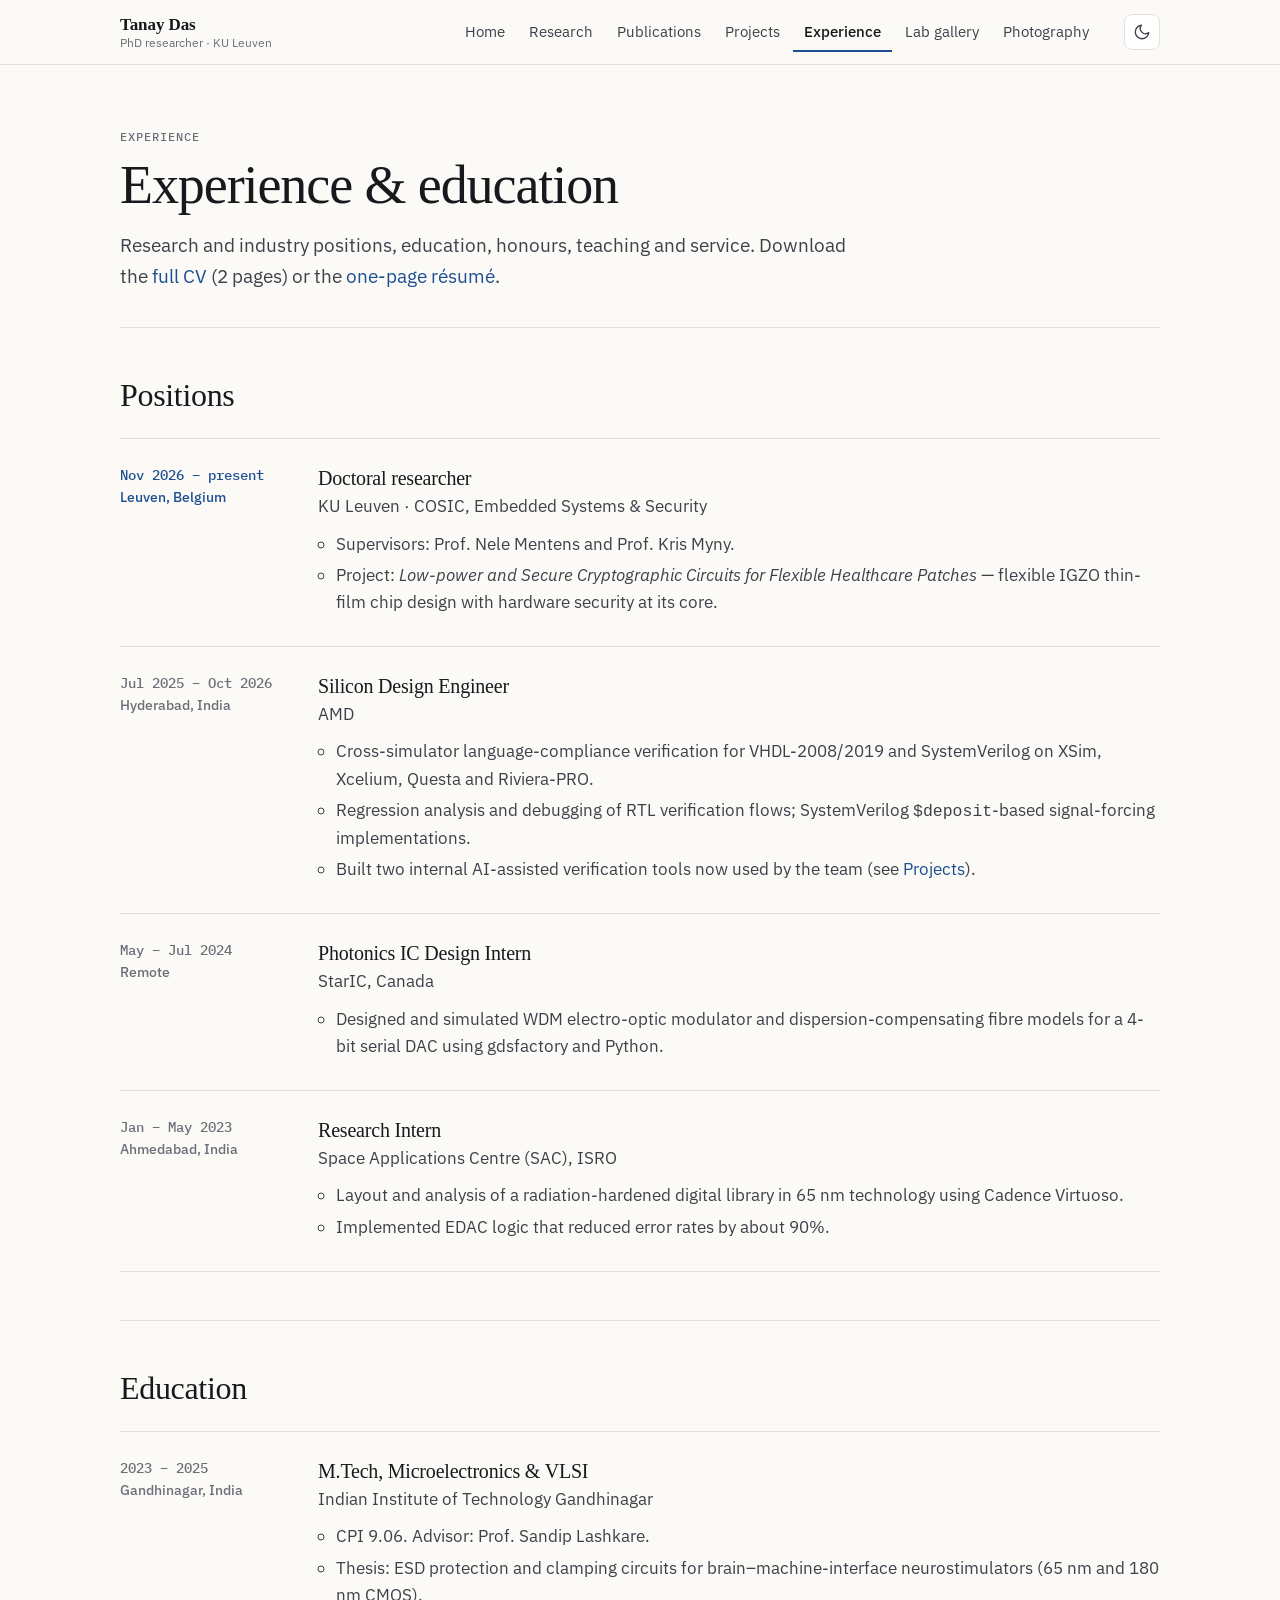
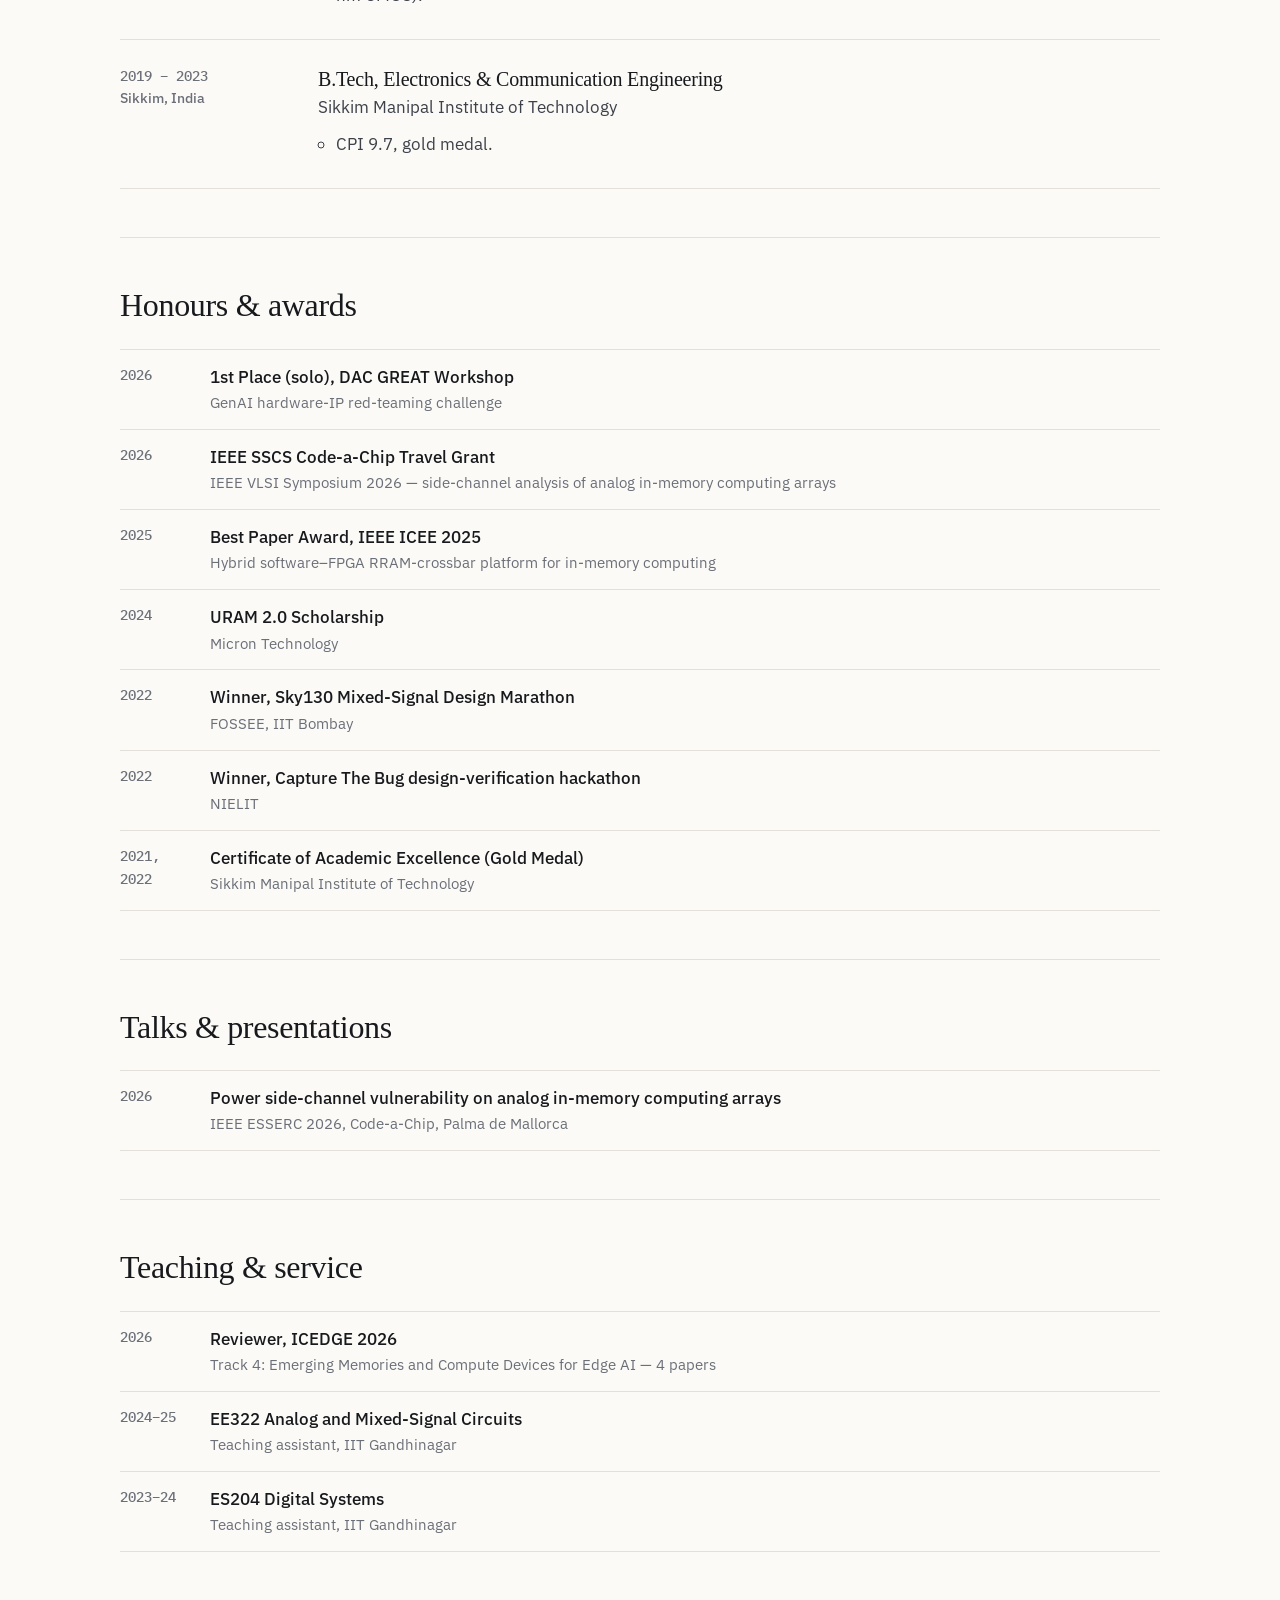
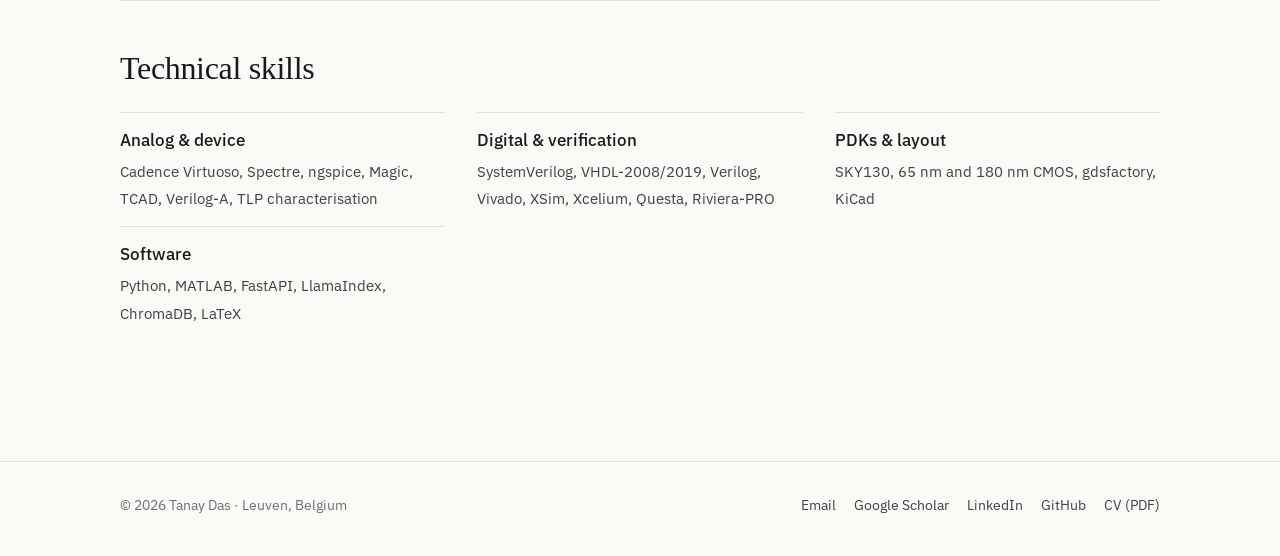
==== experience.html @ 629150b8 "Update CV and résumé PDFs; sync site with latest CV - Tanay_CV_PhD.pdf: 2-page CV (KU Leuven PhD, AM" ====
<!DOCTYPE html>
<html lang="en">
<head>
<meta charset="utf-8">
<meta name="viewport" content="width=device-width, initial-scale=1">
<title>Experience — Tanay Das</title>
<meta name="description" content="Experience, education, awards and teaching of Tanay Das.">
<meta name="author" content="Tanay Das">
<meta property="og:title" content="Experience — Tanay Das">
<meta property="og:description" content="Experience, education, awards and teaching of Tanay Das.">
<meta property="og:type" content="website">
<meta property="og:image" content="https://taanayd.github.io/portfolio/tanay.jpg">
<meta name="theme-color" content="#fbfaf7" media="(prefers-color-scheme: light)">
<meta name="theme-color" content="#111214" media="(prefers-color-scheme: dark)">
<script>(function(){var t;try{t=localStorage.getItem('theme')}catch(e){}if(!t)t=matchMedia('(prefers-color-scheme: dark)').matches?'dark':'light';document.documentElement.setAttribute('data-theme',t);document.documentElement.classList.add('js')})();</script>
<link rel="preload" href="assets/fonts/ibm-plex-sans-latin-400-normal.woff2" as="font" type="font/woff2" crossorigin>
<link rel="stylesheet" href="assets/css/fonts.css?v=202611270157">
<link rel="stylesheet" href="assets/css/site.css?v=202611270157">
<script src="assets/js/site.js?v=202611270157" defer></script>
</head>
<body>
<a class="skip" href="#main">Skip to content</a>
<header class="site-header">
  <div class="wrap">
    <a class="brand" href="index.html"><b>Tanay Das</b><span>PhD researcher · KU Leuven</span></a>
    <button class="icon-btn menu-btn" type="button" data-menu aria-controls="site-nav" aria-expanded="false" aria-label="Open menu"><svg viewBox="0 0 24 24" fill="none" stroke="currentColor" stroke-width="1.8" stroke-linecap="round" aria-hidden="true"><path d="M4 7h16M4 12h16M4 17h16"/></svg></button>
    <nav class="nav" id="site-nav" aria-label="Main">
      <a href="index.html">Home</a>
      <a href="research.html">Research</a>
      <a href="publications.html">Publications</a>
      <a href="projects.html">Projects</a>
      <a href="experience.html" aria-current="page">Experience</a>
      <a href="gallery.html">Lab gallery</a>
      <a href="photography.html">Photography</a>
    </nav>
    <button class="icon-btn theme-toggle" type="button" data-theme-toggle aria-label="Toggle dark theme"><svg class="moon" viewBox="0 0 24 24" fill="none" stroke="currentColor" stroke-width="1.8" stroke-linecap="round" stroke-linejoin="round" aria-hidden="true"><path d="M21 12.8A9 9 0 1 1 11.2 3a7 7 0 0 0 9.8 9.8z"/></svg><svg class="sun" viewBox="0 0 24 24" fill="none" stroke="currentColor" stroke-width="1.8" stroke-linecap="round" aria-hidden="true"><circle cx="12" cy="12" r="4"/><path d="M12 2v2M12 20v2M4.9 4.9l1.4 1.4M17.7 17.7l1.4 1.4M2 12h2M20 12h2M4.9 19.1l1.4-1.4M17.7 6.3l1.4-1.4"/></svg></button>
  </div>
</header>
<main id="main">
<div class="wrap">
<header class="page-head">
  <div class="eyebrow">Experience</div>
  <h1>Experience &amp; education</h1>
  <p class="lede">Research and industry positions, education, honours, teaching and service. Download the <a href="Tanay_CV_PhD.pdf?v=202611270157">full CV</a> (2 pages) or the <a href="resume.pdf?v=202611270157">one-page résumé</a>.</p>
</header>
<section class="section" style="padding-top:0"><div class="section-head"><h2>Positions</h2></div>
<ol class="timeline">
  <li>
    <div class="when current">Nov 2026 – present<span>Leuven, Belgium</span></div>
    <div><h3>Doctoral researcher</h3><div class="org">KU Leuven · COSIC, Embedded Systems &amp; Security</div><ul><li>Supervisors: Prof. Nele Mentens and Prof. Kris Myny.</li><li>Project: <em>Low-power and Secure Cryptographic Circuits for Flexible Healthcare Patches</em> — flexible IGZO thin-film chip design with hardware security at its core.</li></ul></div>
  </li>
  <li>
    <div class="when">Jul 2025 – Oct 2026<span>Hyderabad, India</span></div>
    <div><h3>Silicon Design Engineer</h3><div class="org">AMD</div><ul><li>Cross-simulator language-compliance verification for VHDL-2008/2019 and SystemVerilog on XSim, Xcelium, Questa and Riviera-PRO.</li><li>Regression analysis and debugging of RTL verification flows; SystemVerilog <code>$deposit</code>-based signal-forcing implementations.</li><li>Built two internal AI-assisted verification tools now used by the team (see <a href="projects.html">Projects</a>).</li></ul></div>
  </li>
  <li>
    <div class="when">May – Jul 2024<span>Remote</span></div>
    <div><h3>Photonics IC Design Intern</h3><div class="org">StarIC, Canada</div><ul><li>Designed and simulated WDM electro-optic modulator and dispersion-compensating fibre models for a 4-bit serial DAC using gdsfactory and Python.</li></ul></div>
  </li>
  <li>
    <div class="when">Jan – May 2023<span>Ahmedabad, India</span></div>
    <div><h3>Research Intern</h3><div class="org">Space Applications Centre (SAC), ISRO</div><ul><li>Layout and analysis of a radiation-hardened digital library in 65 nm technology using Cadence Virtuoso.</li><li>Implemented EDAC logic that reduced error rates by about 90%.</li></ul></div>
  </li>
</ol>
</section>
<section class="section"><div class="section-head"><h2>Education</h2></div>
<ol class="timeline">
  <li>
    <div class="when">2023 – 2025<span>Gandhinagar, India</span></div>
    <div><h3>M.Tech, Microelectronics &amp; VLSI</h3><div class="org">Indian Institute of Technology Gandhinagar</div><ul><li>CPI 9.06. Advisor: Prof. Sandip Lashkare.</li><li>Thesis: ESD protection and clamping circuits for brain–machine-interface neurostimulators (65 nm and 180 nm CMOS).</li></ul></div>
  </li>
  <li>
    <div class="when">2019 – 2023<span>Sikkim, India</span></div>
    <div><h3>B.Tech, Electronics &amp; Communication Engineering</h3><div class="org">Sikkim Manipal Institute of Technology</div><ul><li>CPI 9.7, gold medal.</li></ul></div>
  </li>
</ol>
</section>
<section class="section" id="awards"><div class="section-head"><h2>Honours &amp; awards</h2></div>
  <ul class="plain awards">
    <li><time>2026</time><div><b>1st Place (solo), DAC GREAT Workshop</b><span>GenAI hardware-IP red-teaming challenge</span></div></li>
    <li><time>2026</time><div><b>IEEE SSCS Code-a-Chip Travel Grant</b><span>IEEE VLSI Symposium 2026 — side-channel analysis of analog in-memory computing arrays</span></div></li>
    <li><time>2025</time><div><b>Best Paper Award, IEEE ICEE 2025</b><span>Hybrid software–FPGA RRAM-crossbar platform for in-memory computing</span></div></li>
    <li><time>2024</time><div><b>URAM 2.0 Scholarship</b><span>Micron Technology</span></div></li>
    <li><time>2022</time><div><b>Winner, Sky130 Mixed-Signal Design Marathon</b><span>FOSSEE, IIT Bombay</span></div></li>
    <li><time>2022</time><div><b>Winner, Capture The Bug design-verification hackathon</b><span>NIELIT</span></div></li>
    <li><time>2021, 2022</time><div><b>Certificate of Academic Excellence (Gold Medal)</b><span>Sikkim Manipal Institute of Technology</span></div></li>
  </ul>
</section>
<section class="section" id="talks"><div class="section-head"><h2>Talks &amp; presentations</h2></div>
  <ul class="plain awards">
    <li><time>2026</time><div><b>Power side-channel vulnerability on analog in-memory computing arrays</b><span>IEEE ESSERC 2026, Code-a-Chip, Palma de Mallorca</span></div></li>
  </ul>
</section>
<section class="section" id="teaching"><div class="section-head"><h2>Teaching &amp; service</h2></div>
  <ul class="plain awards">
    <li><time>2026</time><div><b>Reviewer, ICEDGE 2026</b><span>Track 4: Emerging Memories and Compute Devices for Edge AI — 4 papers</span></div></li>
    <li><time>2024–25</time><div><b>EE322 Analog and Mixed-Signal Circuits</b><span>Teaching assistant, IIT Gandhinagar</span></div></li>
    <li><time>2023–24</time><div><b>ES204 Digital Systems</b><span>Teaching assistant, IIT Gandhinagar</span></div></li>
  </ul>
</section>
<section class="section" id="skills"><div class="section-head"><h2>Technical skills</h2></div>
<div class="skills">
  <div><b>Analog &amp; device</b><span>Cadence Virtuoso, Spectre, ngspice, Magic, TCAD, Verilog-A, TLP characterisation</span></div>
  <div><b>Digital &amp; verification</b><span>SystemVerilog, VHDL-2008/2019, Verilog, Vivado, XSim, Xcelium, Questa, Riviera-PRO</span></div>
  <div><b>PDKs &amp; layout</b><span>SKY130, 65 nm and 180 nm CMOS, gdsfactory, KiCad</span></div>
  <div><b>Software</b><span>Python, MATLAB, FastAPI, LlamaIndex, ChromaDB, LaTeX</span></div>
</div>
</section>
</div>
</main>
<footer class="site-footer">
  <div class="wrap">
    <span>© 2026 Tanay Das · Leuven, Belgium</span>
    <nav aria-label="Elsewhere">
      <a href="mailto:taanayd@gmail.com">Email</a>
      <a href="https://scholar.google.com/citations?user=6aBaFCcAAAAJ" rel="noopener">Google Scholar</a>
      <a href="https://www.linkedin.com/in/dastanay/" rel="noopener">LinkedIn</a>
      <a href="https://github.com/taanayd" rel="noopener">GitHub</a>
      <a href="Tanay_CV_PhD.pdf?v=202611270157">CV (PDF)</a>
    </nav>
  </div>
</footer>

</body>
</html>
---- assets/css/fonts.css ----
/* Self-hosted fonts (SIL Open Font License): Newsreader, IBM Plex Sans, IBM Plex Mono. Latin subset. */
@font-face { font-family: "Newsreader"; font-style: normal; font-weight: 200 800; font-display: swap; src: url("../fonts/newsreader-latin-standard-normal.woff2") format("woff2"); }
@font-face { font-family: "Newsreader"; font-style: italic; font-weight: 200 800; font-display: swap; src: url("../fonts/newsreader-latin-standard-italic.woff2") format("woff2"); }
@font-face { font-family: "IBM Plex Sans"; font-style: normal; font-weight: 400; font-display: swap; src: url("../fonts/ibm-plex-sans-latin-400-normal.woff2") format("woff2"); }
@font-face { font-family: "IBM Plex Sans"; font-style: italic; font-weight: 400; font-display: swap; src: url("../fonts/ibm-plex-sans-latin-400-italic.woff2") format("woff2"); }
@font-face { font-family: "IBM Plex Sans"; font-style: normal; font-weight: 500; font-display: swap; src: url("../fonts/ibm-plex-sans-latin-500-normal.woff2") format("woff2"); }
@font-face { font-family: "IBM Plex Sans"; font-style: normal; font-weight: 600; font-display: swap; src: url("../fonts/ibm-plex-sans-latin-600-normal.woff2") format("woff2"); }
@font-face { font-family: "IBM Plex Mono"; font-style: normal; font-weight: 400; font-display: swap; src: url("../fonts/ibm-plex-mono-latin-400-normal.woff2") format("woff2"); }
@font-face { font-family: "IBM Plex Mono"; font-style: normal; font-weight: 500; font-display: swap; src: url("../fonts/ibm-plex-mono-latin-500-normal.woff2") format("woff2"); }
---- assets/css/site.css ----
/* Tanay Das — academic site. One stylesheet, light + dark. */
:root {
  --bg: #fbfaf7;
  --bg-2: #f3f1ec;
  --surface: #ffffff;
  --ink: #17191d;
  --ink-2: #3d4149;
  --muted: #6b6f78;
  --rule: #e3e0d9;
  --rule-2: #d3cfc6;
  --accent: #1d4f91;
  --accent-ink: #ffffff;
  --accent-soft: #e7eef8;
  --mark: #8a5a00;
  --shadow: 0 1px 2px rgba(20, 20, 20, .04), 0 8px 24px rgba(20, 20, 20, .05);
  --serif: "Newsreader", "Iowan Old Style", Georgia, serif;
  --sans: "IBM Plex Sans", system-ui, -apple-system, "Segoe UI", sans-serif;
  --mono: "IBM Plex Mono", ui-monospace, SFMono-Regular, Menlo, monospace;
  --wrap: 1120px;
  --gutter: clamp(20px, 4vw, 40px);
  color-scheme: light;
}
:root[data-theme="dark"] {
  --bg: #111214;
  --bg-2: #17181b;
  --surface: #1a1b1f;
  --ink: #ececea;
  --ink-2: #c9c9c5;
  --muted: #9a9b9f;
  --rule: #2a2b30;
  --rule-2: #3a3b41;
  --accent: #8fb5ec;
  --accent-ink: #0f1420;
  --accent-soft: #1b2535;
  --mark: #e0b25c;
  --shadow: 0 1px 2px rgba(0, 0, 0, .3), 0 8px 24px rgba(0, 0, 0, .25);
  color-scheme: dark;
}

*, *::before, *::after { box-sizing: border-box; }
html { -webkit-text-size-adjust: 100%; scroll-padding-top: 88px; background: var(--bg); }
body {
  margin: 0;
  background: var(--bg);
  color: var(--ink);
  font: 400 16.5px/1.65 var(--sans);
  -webkit-font-smoothing: antialiased;
  text-rendering: optimizeLegibility;
  transition: background-color .25s ease, color .25s ease;
}
img { max-width: 100%; height: auto; display: block; }
a { color: var(--accent); text-decoration: none; text-underline-offset: 3px; }
a:hover { text-decoration: underline; }
::selection { background: var(--accent); color: var(--accent-ink); }
:focus-visible { outline: 2px solid var(--accent); outline-offset: 3px; border-radius: 2px; }
h1, h2, h3 { font-family: var(--serif); font-weight: 500; color: var(--ink); letter-spacing: -.01em; margin: 0; }
h1 { font-size: clamp(36px, 5vw, 54px); line-height: 1.08; letter-spacing: -.02em; }
h2 { font-size: clamp(26px, 3vw, 32px); line-height: 1.2; }
h3 { font-size: 21px; line-height: 1.3; }
p { margin: 0 0 1em; }
.skip { position: absolute; left: -999px; top: 8px; background: var(--ink); color: var(--bg); padding: 8px 12px; z-index: 100; }
.skip:focus { left: 8px; }

.wrap { max-width: var(--wrap); margin: 0 auto; padding: 0 var(--gutter); }
.eyebrow { font: 500 12px/1.4 var(--mono); letter-spacing: .08em; text-transform: uppercase; color: var(--muted); }
.lede { font-size: 19px; line-height: 1.6; color: var(--ink-2); max-width: 68ch; }
.muted { color: var(--muted); }
.small { font-size: 14px; }

/* Header */
.site-header {
  position: sticky; top: 0; z-index: 50;
  background: color-mix(in srgb, var(--bg) 88%, transparent);
  -webkit-backdrop-filter: saturate(140%) blur(12px);
  backdrop-filter: saturate(140%) blur(12px);
  border-bottom: 1px solid var(--rule);
}
.site-header .wrap { display: flex; align-items: center; gap: 24px; min-height: 64px; }
.brand { display: flex; flex-direction: column; color: var(--ink); line-height: 1.15; }
.brand:hover { text-decoration: none; }
.brand b { font: 600 17px var(--serif); letter-spacing: -.005em; }
.brand span { font: 400 12px var(--sans); color: var(--muted); }
.nav { display: flex; gap: 2px; margin-left: auto; align-items: center; }
.nav a {
  color: var(--ink-2); font-size: 14.5px; padding: 8px 11px; border-radius: 6px;
}
.nav a:hover { color: var(--ink); background: var(--bg-2); text-decoration: none; }
.nav a[aria-current="page"] { color: var(--ink); font-weight: 500; box-shadow: inset 0 -2px 0 var(--accent); border-radius: 0; }
.icon-btn {
  display: inline-grid; place-items: center; width: 36px; height: 36px; border-radius: 8px;
  border: 1px solid var(--rule); background: var(--surface); color: var(--ink-2); cursor: pointer;
}
.icon-btn:hover { color: var(--ink); border-color: var(--rule-2); }
.icon-btn svg { width: 18px; height: 18px; }
.theme-toggle .sun { display: none; }
:root[data-theme="dark"] .theme-toggle .sun { display: block; }
:root[data-theme="dark"] .theme-toggle .moon { display: none; }
.menu-btn { display: none; }

@media (max-width: 900px) {
  .menu-btn { display: inline-grid; margin-left: auto; }
  .nav {
    display: none; position: absolute; left: 0; right: 0; top: 64px; flex-direction: column; align-items: stretch;
    background: var(--bg); border-bottom: 1px solid var(--rule); padding: 8px var(--gutter) 16px;
  }
  .nav.open { display: flex; }
  .nav a { padding: 12px 4px; border-bottom: 1px solid var(--rule); border-radius: 0; }
  .nav a[aria-current="page"] { box-shadow: inset 3px 0 0 var(--accent); padding-left: 12px; }
}

/* Page structure */
main { padding-bottom: 72px; }
.page-head { padding: 64px 0 36px; border-bottom: 1px solid var(--rule); margin-bottom: 48px; }
.page-head h1 { margin: 10px 0 16px; }
.page-head .lede { margin: 0; }
.section { padding: 8px 0 48px; }
.section + .section { border-top: 1px solid var(--rule); padding-top: 48px; }
.section-head { display: flex; align-items: baseline; justify-content: space-between; gap: 16px; margin-bottom: 24px; flex-wrap: wrap; }
.section-head a { font-size: 14.5px; }

/* Home hero */
.hero { display: grid; grid-template-columns: minmax(0, 1fr) 260px; gap: 56px; align-items: start; padding: 72px 0 56px; border-bottom: 1px solid var(--rule); }
.hero h1 { margin: 12px 0 20px; }
.hero .lede { margin-bottom: 24px; }
.portrait { border-radius: 4px; overflow: hidden; background: var(--bg-2); aspect-ratio: 4/5; border: 1px solid var(--rule); }
.portrait img { width: 100%; height: 100%; object-fit: cover; object-position: 50% 22%; }
.portrait-cap { margin-top: 10px; font-size: 13.5px; color: var(--muted); line-height: 1.5; }
.links { display: flex; flex-wrap: wrap; gap: 8px; }
.btn {
  display: inline-flex; align-items: center; gap: 8px; height: 38px; padding: 0 14px;
  border: 1px solid var(--rule-2); border-radius: 6px; background: var(--surface);
  color: var(--ink); font-size: 14.5px; font-weight: 500; cursor: pointer; font-family: var(--sans);
}
.btn:hover { border-color: var(--ink-2); text-decoration: none; }
.btn svg { width: 16px; height: 16px; }
.btn.primary { background: var(--ink); border-color: var(--ink); color: var(--bg); }
.btn.primary:hover { opacity: .9; }
@media (max-width: 820px) {
  .hero { grid-template-columns: 1fr; gap: 32px; padding-top: 48px; }
  .hero aside { max-width: 168px; order: -1; }
}

/* Two-column layout used on home */
.cols { display: grid; grid-template-columns: minmax(0, 1.55fr) minmax(0, 1fr); gap: 56px; padding-top: 48px; }
@media (max-width: 860px) { .cols { grid-template-columns: 1fr; gap: 40px; } }

/* Lists */
.plain { list-style: none; margin: 0; padding: 0; }
.news li { display: grid; grid-template-columns: 92px 1fr; gap: 16px; padding: 12px 0; border-top: 1px solid var(--rule); font-size: 15.5px; }
.news li:last-child { border-bottom: 1px solid var(--rule); }
.news time { font: 500 13px/1.6 var(--mono); color: var(--muted); padding-top: 1px; }
.interest-list li { padding: 14px 0; border-top: 1px solid var(--rule); }
.interest-list li:last-child { border-bottom: 1px solid var(--rule); }
.interest-list b { display: block; font-weight: 500; }
.interest-list span { color: var(--muted); font-size: 15px; }

/* Publications */
.filters { display: flex; flex-wrap: wrap; gap: 6px; margin-bottom: 28px; }
.chip {
  font: 500 13.5px var(--sans); padding: 6px 12px; border-radius: 999px; cursor: pointer;
  border: 1px solid var(--rule-2); background: transparent; color: var(--ink-2);
}
.chip:hover { border-color: var(--ink-2); color: var(--ink); }
.chip[aria-pressed="true"] { background: var(--ink); color: var(--bg); border-color: var(--ink); }
.chip .n { opacity: .6; margin-left: 4px; font-family: var(--mono); font-size: 12px; }
.year-group { display: grid; grid-template-columns: 88px 1fr; gap: 24px; padding: 20px 0; border-top: 1px solid var(--rule); }
.year-group > h2 { font: 500 15px var(--mono); color: var(--muted); padding-top: 6px; letter-spacing: 0; }
.pub { padding: 6px 0 20px; }
.pub + .pub { border-top: 1px dashed var(--rule); padding-top: 20px; }
.pub-title { font: 500 19px/1.35 var(--serif); color: var(--ink); margin: 0 0 6px; }
.pub-authors { font-size: 15px; color: var(--ink-2); margin: 0 0 2px; }
.pub-authors .me { font-weight: 600; color: var(--ink); }
.pub-venue { font-size: 15px; color: var(--muted); font-style: italic; margin: 0 0 10px; }
.pub-meta { display: flex; flex-wrap: wrap; gap: 6px 14px; align-items: center; font-size: 14px; }
.pub-meta button { background: none; border: 0; padding: 0; color: var(--accent); cursor: pointer; font: inherit; }
.pub-meta button:hover { text-decoration: underline; }
.tag {
  display: inline-flex; align-items: center; font: 500 11.5px/1 var(--mono); letter-spacing: .04em; text-transform: uppercase;
  padding: 5px 7px; border-radius: 4px; border: 1px solid var(--rule-2); color: var(--muted);
}
.tag.award { color: var(--mark); border-color: color-mix(in srgb, var(--mark) 45%, transparent); background: color-mix(in srgb, var(--mark) 8%, transparent); }
.tag.journal { color: var(--accent); border-color: color-mix(in srgb, var(--accent) 45%, transparent); }
.pub details { margin-top: 10px; }
.pub summary { cursor: pointer; font-size: 14px; color: var(--muted); list-style: none; display: inline-block; }
.pub summary::-webkit-details-marker { display: none; }
.pub summary::before { content: "+ "; font-family: var(--mono); }
.pub details[open] summary::before { content: "– "; }
.pub details p { margin: 8px 0 0; font-size: 15px; color: var(--ink-2); max-width: 75ch; }
pre.bib {
  margin: 10px 0 0; padding: 12px 14px; font: 12.5px/1.55 var(--mono); background: var(--bg-2);
  border: 1px solid var(--rule); border-radius: 6px; overflow-x: auto; color: var(--ink-2); white-space: pre;
}
@media (max-width: 640px) { .year-group { grid-template-columns: 1fr; gap: 4px; } }

/* Research themes */
.theme { display: grid; grid-template-columns: 56px minmax(0, 1fr); gap: 20px; padding: 36px 0; border-top: 1px solid var(--rule); }
.theme:first-of-type { border-top: 0; padding-top: 0; }
.theme .num { font: 500 14px var(--mono); color: var(--muted); padding-top: 6px; }
.theme h3 { font-size: 24px; margin-bottom: 4px; }
.theme .where { font-size: 14px; color: var(--muted); margin-bottom: 14px; }
.theme p { color: var(--ink-2); max-width: 72ch; }
.kv { display: grid; grid-template-columns: 140px 1fr; gap: 8px 20px; margin: 16px 0 0; font-size: 15px; }
.kv dt { color: var(--muted); font-size: 14px; }
.kv dd { margin: 0; color: var(--ink-2); }
@media (max-width: 640px) { .theme { grid-template-columns: 1fr; gap: 6px; } .kv { grid-template-columns: 1fr; gap: 2px 0; } .kv dd { margin-bottom: 8px; } }

.callout {
  border: 1px solid var(--rule); background: var(--surface); border-radius: 8px; padding: 24px 26px; box-shadow: var(--shadow);
  display: grid; grid-template-columns: minmax(0, 1fr) auto; gap: 24px; align-items: center;
}
.callout h2 { font-size: 24px; margin: 6px 0 8px; }
.callout p { margin: 0; color: var(--ink-2); max-width: 70ch; }
@media (max-width: 720px) { .callout { grid-template-columns: 1fr; } }

/* Timeline (experience) */
.timeline { list-style: none; margin: 0; padding: 0; }
.timeline > li { display: grid; grid-template-columns: 170px minmax(0, 1fr); gap: 28px; padding: 26px 0; border-top: 1px solid var(--rule); }
.timeline > li:last-child { border-bottom: 1px solid var(--rule); }
.timeline .when { font: 500 13.5px/1.6 var(--mono); color: var(--muted); }
.timeline .when span { display: block; font-family: var(--sans); font-size: 13.5px; }
.timeline h3 { font-size: 20px; }
.timeline .org { color: var(--ink-2); margin: 2px 0 10px; }
.timeline ul { margin: 0; padding-left: 18px; color: var(--ink-2); }
.timeline ul li { margin: 4px 0; }
.timeline .current { color: var(--accent); }
@media (max-width: 680px) { .timeline > li { grid-template-columns: 1fr; gap: 6px; } }

.awards li { display: grid; grid-template-columns: 70px minmax(0, 1fr); gap: 20px; padding: 14px 0; border-top: 1px solid var(--rule); }
.awards li:last-child { border-bottom: 1px solid var(--rule); }
.awards time { font: 500 13.5px/1.7 var(--mono); color: var(--muted); }
.awards b { font-weight: 500; }
.awards span { display: block; font-size: 14.5px; color: var(--muted); }

.skills { display: grid; grid-template-columns: repeat(auto-fit, minmax(240px, 1fr)); gap: 0 32px; }
.skills div { padding: 14px 0; border-top: 1px solid var(--rule); }
.skills b { display: block; font-weight: 500; margin-bottom: 4px; }
.skills span { color: var(--ink-2); font-size: 15px; }

/* Projects */
.project { display: grid; grid-template-columns: minmax(0, 1fr) minmax(0, 1.1fr); gap: 40px; padding: 44px 0; border-top: 1px solid var(--rule); align-items: start; }
.project:first-of-type { border-top: 0; padding-top: 0; }
.project.no-media { grid-template-columns: minmax(0, 1fr); }
.project figure { margin: 0; border: 1px solid var(--rule); border-radius: 6px; overflow: hidden; background: var(--bg-2); }
.project figure a { display: block; }
.project figure img { width: 100%; aspect-ratio: 16/10; object-fit: cover; object-position: top left; transition: transform .5s ease; }
.project figure a:hover img { transform: scale(1.015); }
.project figcaption { font-size: 13px; color: var(--muted); padding: 8px 12px; border-top: 1px solid var(--rule); background: var(--surface); }
.project h3 { font-size: 24px; margin: 6px 0 10px; }
.project p { color: var(--ink-2); }
.facts { display: flex; flex-wrap: wrap; gap: 0; margin: 18px 0; border: 1px solid var(--rule); border-radius: 6px; overflow: hidden; }
.facts div { flex: 1 1 110px; padding: 10px 14px; border-right: 1px solid var(--rule); }
.facts div:last-child { border-right: 0; }
.facts b { display: block; font: 500 20px var(--serif); }
.facts span { font-size: 12.5px; color: var(--muted); }
.stack { display: flex; flex-wrap: wrap; gap: 6px; margin-top: 14px; }
@media (max-width: 820px) { .project { grid-template-columns: 1fr; gap: 20px; } }

/* Galleries — masonry tiles with captions laid over the image */
.gallery { display: flex; gap: 14px; align-items: flex-start; }
.gallery > .col { flex: 1 1 0; min-width: 0; display: flex; flex-direction: column; gap: 14px; }
.tile { margin: 0; }
.tile a {
  position: relative; display: block; overflow: hidden; border-radius: 10px; background: var(--bg-2);
  isolation: isolate; text-decoration: none; color: #fff;
  box-shadow: 0 1px 2px rgba(0,0,0,.06);
  transition: box-shadow .35s ease, transform .35s cubic-bezier(.2,.7,.2,1);
}
.tile a:hover { box-shadow: 0 14px 34px rgba(0,0,0,.18); transform: translateY(-2px); }
.tile img { width: 100%; height: 100%; object-fit: cover; opacity: 0; transform: scale(1.04); transition: opacity .7s ease, transform 1.2s cubic-bezier(.2,.7,.2,1); }
.tile.loaded img { opacity: 1; transform: scale(1); }
.tile a:hover img { transform: scale(1.035); }
.tile .cap {
  position: absolute; left: 0; right: 0; bottom: 0; z-index: 2; display: flex; flex-direction: column; gap: 3px;
  padding: 44px 14px 12px; pointer-events: none;
  background: linear-gradient(to top, rgba(8,10,14,.72) 0%, rgba(8,10,14,.38) 55%, rgba(8,10,14,0) 100%);
  opacity: .82; transition: opacity .35s ease;
}
.tile a:hover .cap, .tile a:focus-visible .cap { opacity: 1; }
.cap-org { font: 500 10.5px/1.3 var(--mono); letter-spacing: .08em; text-transform: uppercase; color: rgba(255,255,255,.72); }
.cap-text { font: 500 14.5px/1.35 var(--sans); color: rgba(255,255,255,.94); text-shadow: 0 1px 2px rgba(0,0,0,.35); text-wrap: pretty; }
.tile .play {
  position: absolute; z-index: 2; top: 50%; left: 50%; width: 56px; height: 56px; margin: -28px 0 0 -28px; border-radius: 50%;
  display: grid; place-items: center; color: #fff; background: rgba(255,255,255,.18);
  -webkit-backdrop-filter: blur(8px); backdrop-filter: blur(8px); border: 1px solid rgba(255,255,255,.35);
  transition: transform .3s ease, background .3s ease;
}
.tile .play svg { width: 24px; height: 24px; margin-left: 3px; }
.tile a:hover .play { transform: scale(1.08); background: rgba(255,255,255,.28); }
.tile[hidden] { display: none; }
.tile.pop { animation: tile-in .55s cubic-bezier(.2,.7,.2,1) both; animation-delay: calc(var(--i, 0) * 40ms); }
@keyframes tile-in { from { opacity: 0; transform: translateY(14px) scale(.985); } to { opacity: 1; transform: none; } }
.pswp-video { display: flex; align-items: center; justify-content: center; width: 100%; height: 100%; padding: 24px 16px 72px; }
.pswp-video video { max-width: 100%; max-height: 100%; border-radius: 8px; background: #000; }

.org-index { display: grid; grid-template-columns: repeat(auto-fill, minmax(210px, 1fr)); gap: 12px; margin-bottom: 36px; }
.org-card {
  text-align: left; border: 1px solid var(--rule); background: var(--surface); border-radius: 8px; padding: 14px 16px; cursor: pointer;
  font: inherit; color: inherit; transition: border-color .2s, box-shadow .2s;
}
.org-card:hover { border-color: var(--rule-2); box-shadow: var(--shadow); }
.org-card[aria-pressed="true"] { border-color: var(--accent); box-shadow: inset 0 0 0 1px var(--accent); }
.org-card b { display: block; font-weight: 500; font-size: 15px; }
.org-card span { display: block; font-size: 13px; color: var(--muted); }
.org-card em { font: normal 500 12px var(--mono); color: var(--muted); }
.org-card[disabled] { opacity: .55; cursor: default; box-shadow: none; }
.empty {
  border: 1px dashed var(--rule-2); border-radius: 8px; padding: 36px 24px; text-align: center; color: var(--muted); font-size: 15px;
}

/* Footer */
.site-footer { border-top: 1px solid var(--rule); padding: 32px 0 40px; font-size: 14px; color: var(--muted); }
.site-footer .wrap { display: flex; flex-wrap: wrap; gap: 12px 28px; align-items: center; }
.site-footer nav { display: flex; flex-wrap: wrap; gap: 6px 18px; margin-left: auto; }
.site-footer a { color: var(--ink-2); }

/* PhotoSwipe caption */
.pswp__custom-caption {
  position: absolute; left: 50%; bottom: 16px; transform: translateX(-50%); max-width: min(720px, calc(100% - 32px));
  background: rgba(0, 0, 0, .6); color: #f2f2f2; font: 14px/1.5 var(--sans); padding: 8px 14px; border-radius: 6px; text-align: center;
}
.pswp__custom-caption:empty { display: none; }

.toast {
  position: fixed; left: 50%; bottom: 24px; transform: translate(-50%, 20px); opacity: 0; pointer-events: none;
  background: var(--ink); color: var(--bg); font-size: 14px; padding: 9px 14px; border-radius: 6px; transition: .25s ease; z-index: 90;
}
.toast.show { opacity: 1; transform: translate(-50%, 0); }

/* Motion — calm, short, and off for people who ask for reduced motion */
@keyframes page-in { from { opacity: 0; transform: translateY(8px); } to { opacity: 1; transform: none; } }
main { animation: page-in .6s cubic-bezier(.2,.7,.2,1) both; }
.site-header { transition: box-shadow .3s ease, background-color .3s ease; }
.site-header.scrolled { box-shadow: 0 6px 24px rgba(0,0,0,.06); }
:root[data-theme="dark"] .site-header.scrolled { box-shadow: 0 6px 24px rgba(0,0,0,.35); }
.js .reveal { opacity: 0; transform: translateY(16px); transition: opacity .7s ease, transform .8s cubic-bezier(.2,.7,.2,1); transition-delay: calc(var(--d, 0) * 70ms); }
.js .reveal.in { opacity: 1; transform: none; }
.btn { transition: border-color .2s ease, transform .2s ease, box-shadow .2s ease, opacity .2s; }
.btn:hover { transform: translateY(-1px); box-shadow: var(--shadow); }
.portrait img { transition: transform 1.2s cubic-bezier(.2,.7,.2,1); }
.portrait:hover img { transform: scale(1.03); }
.nav a { transition: color .2s ease, background-color .2s ease, box-shadow .25s ease; }
.org-card { transition: border-color .2s, box-shadow .2s, transform .2s; }
.org-card:not([disabled]):hover { transform: translateY(-2px); }
.moments { display: grid; grid-template-columns: repeat(4, 1fr); gap: 12px; }
.moments .tile { margin: 0; }
.moments .tile a { aspect-ratio: 4 / 3; }
@media (max-width: 760px) { .moments { grid-template-columns: repeat(2, 1fr); } }

@media (prefers-reduced-motion: reduce) {
  *, *::before, *::after { transition: none !important; animation: none !important; }
  .js .reveal { opacity: 1; transform: none; }
  .tile img { opacity: 1; transform: none; }
}
@media print {
  .site-header, .site-footer, .filters, .theme-toggle { display: none !important; }
  body { background: #fff; color: #000; }
}

@media (max-width: 640px) {
  .org-index { display: flex; overflow-x: auto; scroll-snap-type: x mandatory; gap: 10px; margin-right: calc(-1 * var(--gutter)); padding: 2px var(--gutter) 6px 2px; scrollbar-width: none; }
  .org-index::-webkit-scrollbar { display: none; }
  .org-card { flex: 0 0 70%; scroll-snap-align: start; }
}
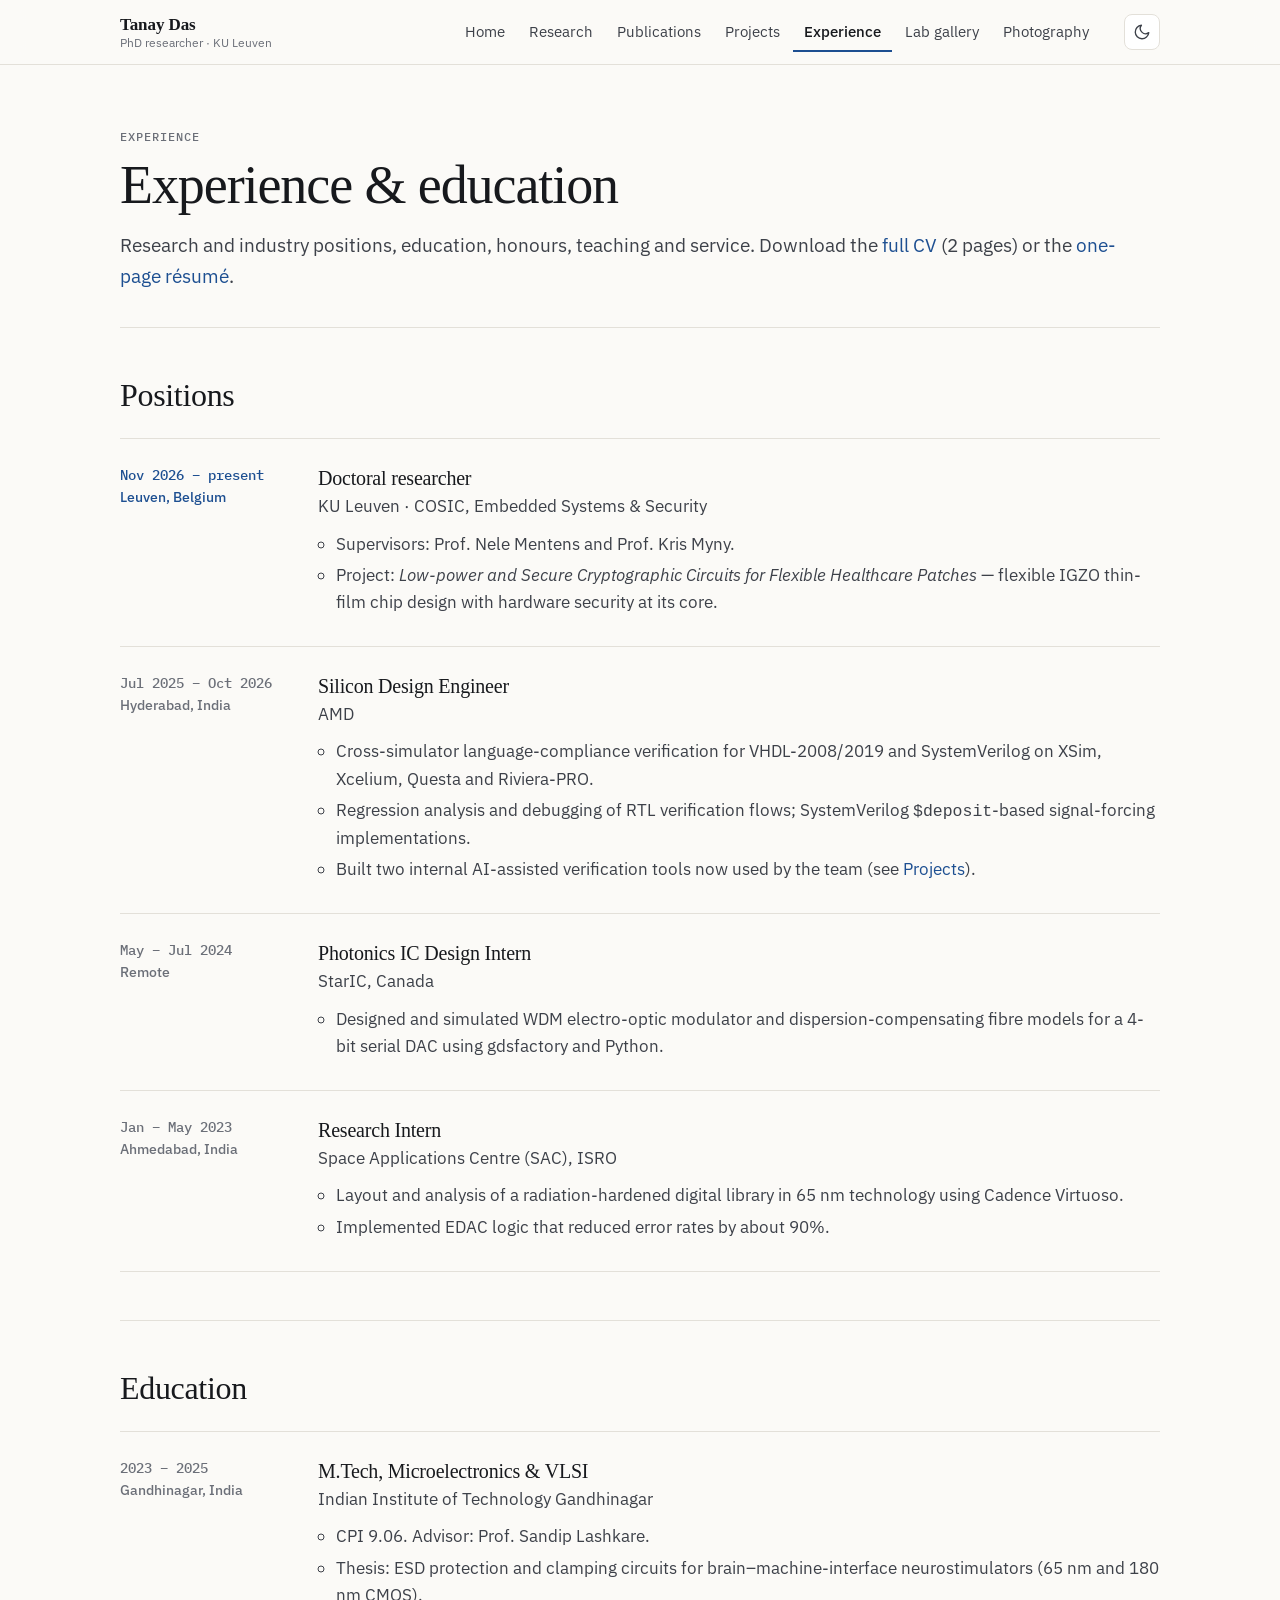
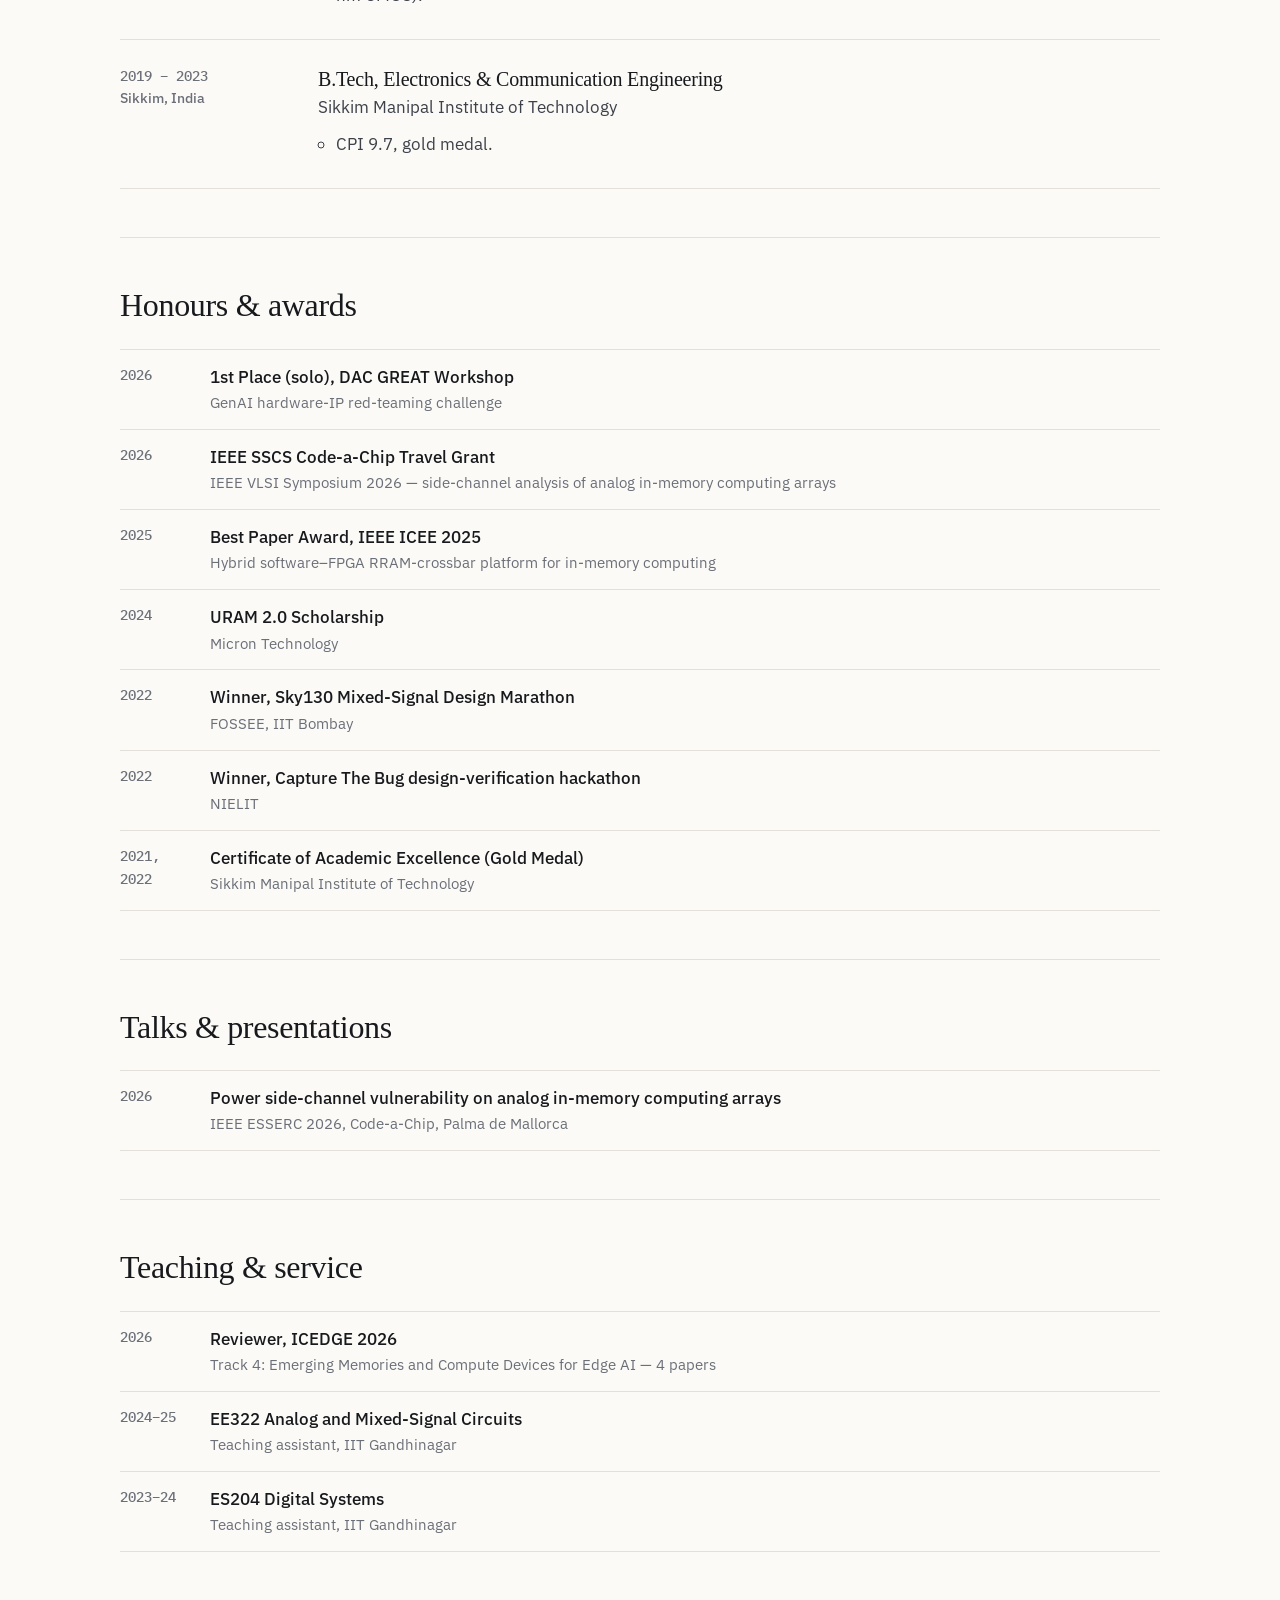
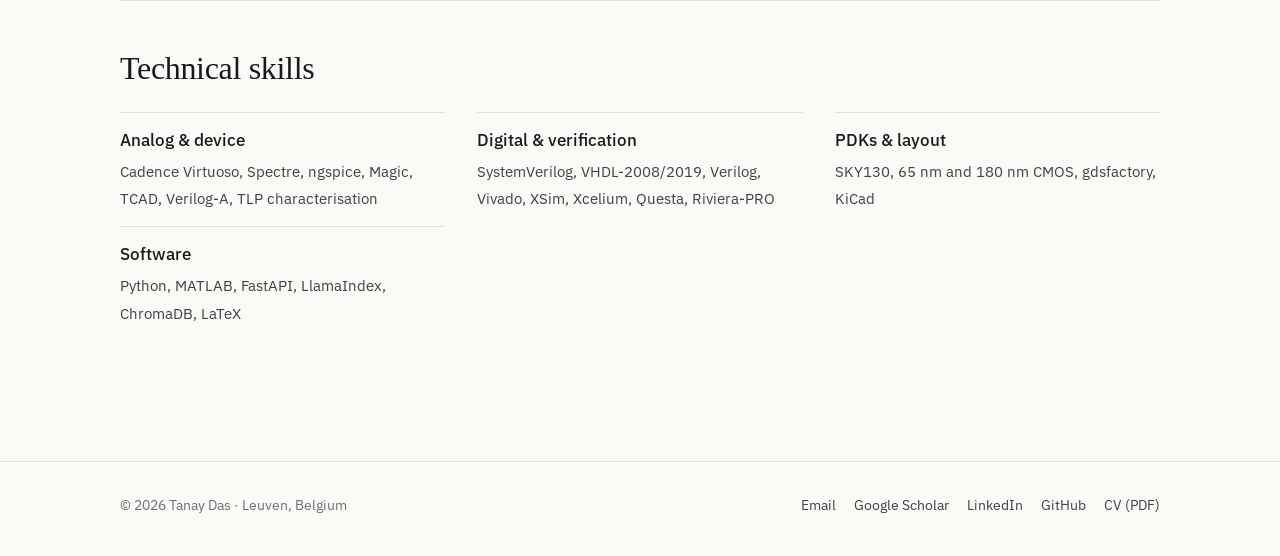
==== commit 2f959d79: "Let text flow full width; balance home layout; move arcade photo to SAC ISRO Co-Authored-By: Claude " ====
--- a/experience.html
+++ b/experience.html
@@ -14,9 +14,9 @@
 <meta name="theme-color" content="#111214" media="(prefers-color-scheme: dark)">
 <script>(function(){var t;try{t=localStorage.getItem('theme')}catch(e){}if(!t)t=matchMedia('(prefers-color-scheme: dark)').matches?'dark':'light';document.documentElement.setAttribute('data-theme',t);document.documentElement.classList.add('js')})();</script>
 <link rel="preload" href="assets/fonts/ibm-plex-sans-latin-400-normal.woff2" as="font" type="font/woff2" crossorigin>
-<link rel="stylesheet" href="assets/css/fonts.css?v=202611270157">
-<link rel="stylesheet" href="assets/css/site.css?v=202611270157">
-<script src="assets/js/site.js?v=202611270157" defer></script>
+<link rel="stylesheet" href="assets/css/fonts.css?v=202611270208">
+<link rel="stylesheet" href="assets/css/site.css?v=202611270208">
+<script src="assets/js/site.js?v=202611270208" defer></script>
 </head>
 <body>
 <a class="skip" href="#main">Skip to content</a>
@@ -41,7 +41,7 @@
 <header class="page-head">
   <div class="eyebrow">Experience</div>
   <h1>Experience &amp; education</h1>
-  <p class="lede">Research and industry positions, education, honours, teaching and service. Download the <a href="Tanay_CV_PhD.pdf?v=202611270157">full CV</a> (2 pages) or the <a href="resume.pdf?v=202611270157">one-page résumé</a>.</p>
+  <p class="lede">Research and industry positions, education, honours, teaching and service. Download the <a href="Tanay_CV_PhD.pdf?v=202611270208">full CV</a> (2 pages) or the <a href="resume.pdf?v=202611270208">one-page résumé</a>.</p>
 </header>
 <section class="section" style="padding-top:0"><div class="section-head"><h2>Positions</h2></div>
 <ol class="timeline">
@@ -116,7 +116,7 @@
       <a href="https://scholar.google.com/citations?user=6aBaFCcAAAAJ" rel="noopener">Google Scholar</a>
       <a href="https://www.linkedin.com/in/dastanay/" rel="noopener">LinkedIn</a>
       <a href="https://github.com/taanayd" rel="noopener">GitHub</a>
-      <a href="Tanay_CV_PhD.pdf?v=202611270157">CV (PDF)</a>
+      <a href="Tanay_CV_PhD.pdf?v=202611270208">CV (PDF)</a>
     </nav>
   </div>
 </footer>
--- a/assets/css/site.css
+++ b/assets/css/site.css
@@ -57,13 +57,13 @@
 h1 { font-size: clamp(36px, 5vw, 54px); line-height: 1.08; letter-spacing: -.02em; }
 h2 { font-size: clamp(26px, 3vw, 32px); line-height: 1.2; }
 h3 { font-size: 21px; line-height: 1.3; }
-p { margin: 0 0 1em; }
+p { margin: 0 0 1em; text-wrap: pretty; }
 .skip { position: absolute; left: -999px; top: 8px; background: var(--ink); color: var(--bg); padding: 8px 12px; z-index: 100; }
 .skip:focus { left: 8px; }
 
 .wrap { max-width: var(--wrap); margin: 0 auto; padding: 0 var(--gutter); }
 .eyebrow { font: 500 12px/1.4 var(--mono); letter-spacing: .08em; text-transform: uppercase; color: var(--muted); }
-.lede { font-size: 19px; line-height: 1.6; color: var(--ink-2); max-width: 68ch; }
+.lede { font-size: 19px; line-height: 1.6; color: var(--ink-2); }
 .muted { color: var(--muted); }
 .small { font-size: 14px; }
 
@@ -185,7 +185,7 @@
 .pub summary::-webkit-details-marker { display: none; }
 .pub summary::before { content: "+ "; font-family: var(--mono); }
 .pub details[open] summary::before { content: "– "; }
-.pub details p { margin: 8px 0 0; font-size: 15px; color: var(--ink-2); max-width: 75ch; }
+.pub details p { margin: 8px 0 0; font-size: 15px; color: var(--ink-2); }
 pre.bib {
   margin: 10px 0 0; padding: 12px 14px; font: 12.5px/1.55 var(--mono); background: var(--bg-2);
   border: 1px solid var(--rule); border-radius: 6px; overflow-x: auto; color: var(--ink-2); white-space: pre;
@@ -198,7 +198,7 @@
 .theme .num { font: 500 14px var(--mono); color: var(--muted); padding-top: 6px; }
 .theme h3 { font-size: 24px; margin-bottom: 4px; }
 .theme .where { font-size: 14px; color: var(--muted); margin-bottom: 14px; }
-.theme p { color: var(--ink-2); max-width: 72ch; }
+.theme p { color: var(--ink-2); }
 .kv { display: grid; grid-template-columns: 140px 1fr; gap: 8px 20px; margin: 16px 0 0; font-size: 15px; }
 .kv dt { color: var(--muted); font-size: 14px; }
 .kv dd { margin: 0; color: var(--ink-2); }
@@ -209,7 +209,7 @@
   display: grid; grid-template-columns: minmax(0, 1fr) auto; gap: 24px; align-items: center;
 }
 .callout h2 { font-size: 24px; margin: 6px 0 8px; }
-.callout p { margin: 0; color: var(--ink-2); max-width: 70ch; }
+.callout p { margin: 0; color: var(--ink-2); }
 @media (max-width: 720px) { .callout { grid-template-columns: 1fr; } }
 
 /* Timeline (experience) */
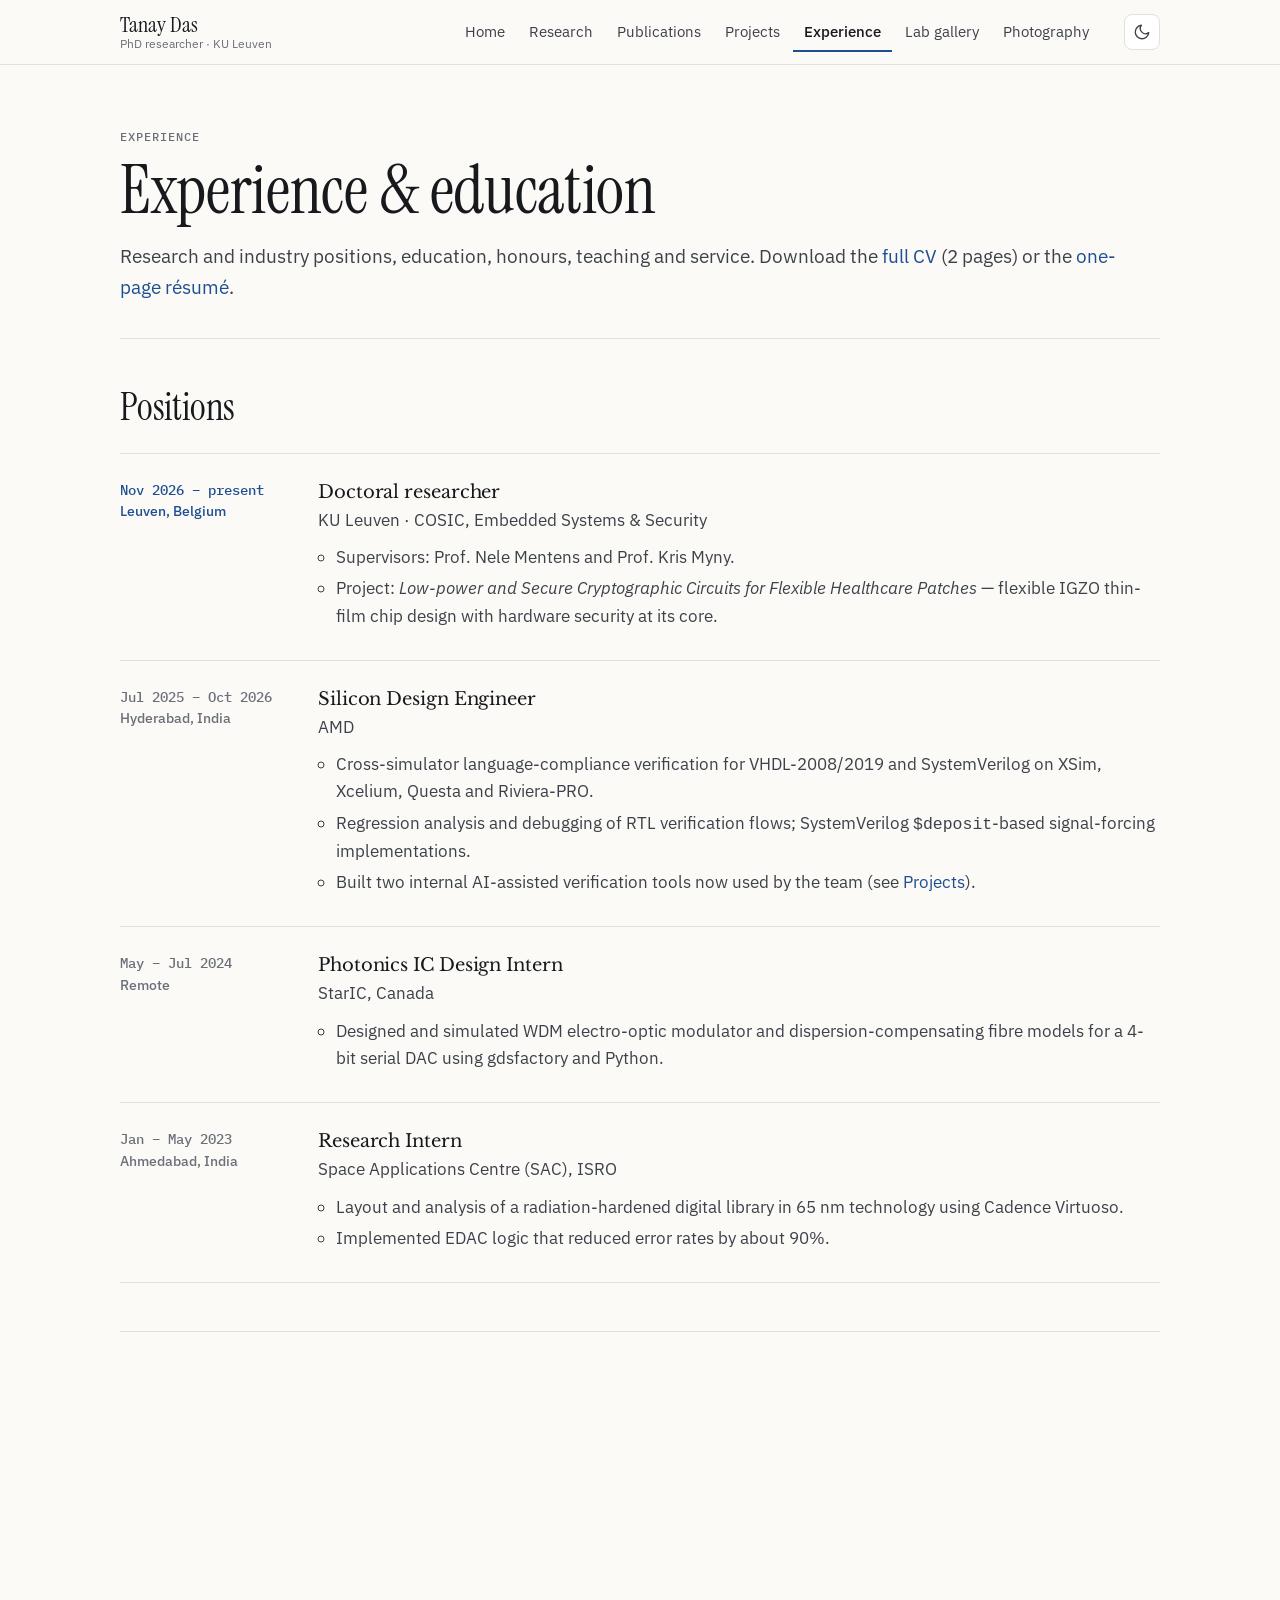
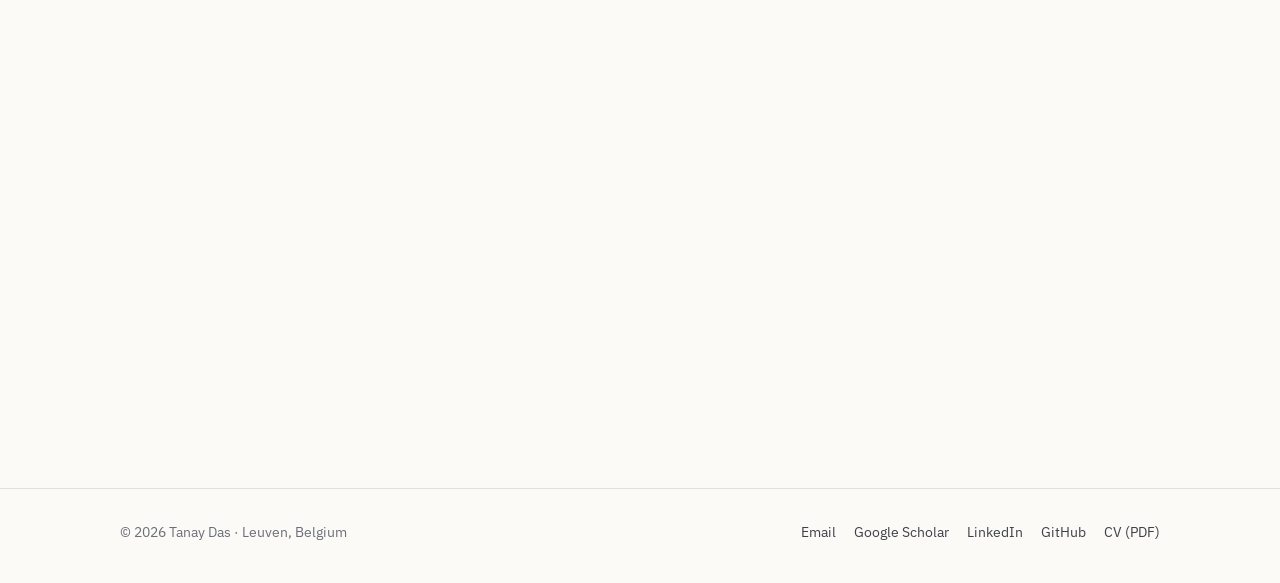
==== commit d64ece35: "Typography: Instrument Serif display headings, Libre Baskerville subheads Co-Authored-By: Claude Opu" ====
--- a/experience.html
+++ b/experience.html
@@ -9,14 +9,24 @@
 <meta property="og:title" content="Experience — Tanay Das">
 <meta property="og:description" content="Experience, education, awards and teaching of Tanay Das.">
 <meta property="og:type" content="website">
-<meta property="og:image" content="https://taanayd.github.io/portfolio/tanay.jpg">
+<meta property="og:image" content="https://taanayd.github.io/portfolio/assets/og-card.jpg?v=202611280051">
+<meta property="og:image:width" content="1200">
+<meta property="og:image:height" content="627">
+<meta property="og:image:alt" content="Tanay Das — PhD researcher, COSIC, KU Leuven">
+<meta property="og:url" content="https://taanayd.github.io/portfolio/experience.html">
+<meta property="og:site_name" content="Tanay Das">
+<meta name="twitter:card" content="summary_large_image">
+<link rel="canonical" href="https://taanayd.github.io/portfolio/experience.html">
 <meta name="theme-color" content="#fbfaf7" media="(prefers-color-scheme: light)">
 <meta name="theme-color" content="#111214" media="(prefers-color-scheme: dark)">
 <script>(function(){var t;try{t=localStorage.getItem('theme')}catch(e){}if(!t)t=matchMedia('(prefers-color-scheme: dark)').matches?'dark':'light';document.documentElement.setAttribute('data-theme',t);document.documentElement.classList.add('js')})();</script>
 <link rel="preload" href="assets/fonts/ibm-plex-sans-latin-400-normal.woff2" as="font" type="font/woff2" crossorigin>
-<link rel="stylesheet" href="assets/css/fonts.css?v=202611270208">
-<link rel="stylesheet" href="assets/css/site.css?v=202611270208">
-<script src="assets/js/site.js?v=202611270208" defer></script>
+<link rel="preload" href="assets/fonts/instrument-serif-latin-400-normal.woff2" as="font" type="font/woff2" crossorigin>
+<link rel="icon" href="assets/favicon.svg" type="image/svg+xml">
+<link rel="apple-touch-icon" href="assets/apple-touch-icon.png">
+<link rel="stylesheet" href="assets/css/fonts.css?v=202611280051">
+<link rel="stylesheet" href="assets/css/site.css?v=202611280051">
+<script src="assets/js/site.js?v=202611280051" defer></script>
 </head>
 <body>
 <a class="skip" href="#main">Skip to content</a>
@@ -41,7 +51,7 @@
 <header class="page-head">
   <div class="eyebrow">Experience</div>
   <h1>Experience &amp; education</h1>
-  <p class="lede">Research and industry positions, education, honours, teaching and service. Download the <a href="Tanay_CV_PhD.pdf?v=202611270208">full CV</a> (2 pages) or the <a href="resume.pdf?v=202611270208">one-page résumé</a>.</p>
+  <p class="lede">Research and industry positions, education, honours, teaching and service. Download the <a href="Tanay_CV_PhD.pdf?v=202611280051">full CV</a> (2 pages) or the <a href="resume.pdf?v=202611280051">one-page résumé</a>.</p>
 </header>
 <section class="section" style="padding-top:0"><div class="section-head"><h2>Positions</h2></div>
 <ol class="timeline">
@@ -116,7 +126,7 @@
       <a href="https://scholar.google.com/citations?user=6aBaFCcAAAAJ" rel="noopener">Google Scholar</a>
       <a href="https://www.linkedin.com/in/dastanay/" rel="noopener">LinkedIn</a>
       <a href="https://github.com/taanayd" rel="noopener">GitHub</a>
-      <a href="Tanay_CV_PhD.pdf?v=202611270208">CV (PDF)</a>
+      <a href="Tanay_CV_PhD.pdf?v=202611280051">CV (PDF)</a>
     </nav>
   </div>
 </footer>
--- a/assets/css/fonts.css
+++ b/assets/css/fonts.css
@@ -1,9 +1,11 @@
-/* Self-hosted fonts (SIL Open Font License): Newsreader, IBM Plex Sans, IBM Plex Mono. Latin subset. */
-@font-face { font-family: "Newsreader"; font-style: normal; font-weight: 200 800; font-display: swap; src: url("../fonts/newsreader-latin-standard-normal.woff2") format("woff2"); }
-@font-face { font-family: "Newsreader"; font-style: italic; font-weight: 200 800; font-display: swap; src: url("../fonts/newsreader-latin-standard-italic.woff2") format("woff2"); }
+/* Self-hosted fonts (SIL Open Font License): Instrument Serif, Libre Baskerville, IBM Plex Sans, IBM Plex Mono. Latin subset. */
 @font-face { font-family: "IBM Plex Sans"; font-style: normal; font-weight: 400; font-display: swap; src: url("../fonts/ibm-plex-sans-latin-400-normal.woff2") format("woff2"); }
 @font-face { font-family: "IBM Plex Sans"; font-style: italic; font-weight: 400; font-display: swap; src: url("../fonts/ibm-plex-sans-latin-400-italic.woff2") format("woff2"); }
 @font-face { font-family: "IBM Plex Sans"; font-style: normal; font-weight: 500; font-display: swap; src: url("../fonts/ibm-plex-sans-latin-500-normal.woff2") format("woff2"); }
 @font-face { font-family: "IBM Plex Sans"; font-style: normal; font-weight: 600; font-display: swap; src: url("../fonts/ibm-plex-sans-latin-600-normal.woff2") format("woff2"); }
 @font-face { font-family: "IBM Plex Mono"; font-style: normal; font-weight: 400; font-display: swap; src: url("../fonts/ibm-plex-mono-latin-400-normal.woff2") format("woff2"); }
 @font-face { font-family: "IBM Plex Mono"; font-style: normal; font-weight: 500; font-display: swap; src: url("../fonts/ibm-plex-mono-latin-500-normal.woff2") format("woff2"); }
+@font-face { font-family: "Instrument Serif"; font-style: normal; font-weight: 400; font-display: swap; src: url("../fonts/instrument-serif-latin-400-normal.woff2") format("woff2"); }
+@font-face { font-family: "Instrument Serif"; font-style: italic; font-weight: 400; font-display: swap; src: url("../fonts/instrument-serif-latin-400-italic.woff2") format("woff2"); }
+@font-face { font-family: "Libre Baskerville"; font-style: normal; font-weight: 400; font-display: swap; src: url("../fonts/libre-baskerville-latin-400-normal.woff2") format("woff2"); }
+@font-face { font-family: "Libre Baskerville"; font-style: italic; font-weight: 400; font-display: swap; src: url("../fonts/libre-baskerville-latin-400-italic.woff2") format("woff2"); }
--- a/assets/css/site.css
+++ b/assets/css/site.css
@@ -13,7 +13,8 @@
   --accent-soft: #e7eef8;
   --mark: #8a5a00;
   --shadow: 0 1px 2px rgba(20, 20, 20, .04), 0 8px 24px rgba(20, 20, 20, .05);
-  --serif: "Newsreader", "Iowan Old Style", Georgia, serif;
+  --display: "Instrument Serif", "Iowan Old Style", Georgia, serif;
+  --serif: "Libre Baskerville", Baskerville, Georgia, serif;
   --sans: "IBM Plex Sans", system-ui, -apple-system, "Segoe UI", sans-serif;
   --mono: "IBM Plex Mono", ui-monospace, SFMono-Regular, Menlo, monospace;
   --wrap: 1120px;
@@ -53,10 +54,11 @@
 a:hover { text-decoration: underline; }
 ::selection { background: var(--accent); color: var(--accent-ink); }
 :focus-visible { outline: 2px solid var(--accent); outline-offset: 3px; border-radius: 2px; }
-h1, h2, h3 { font-family: var(--serif); font-weight: 500; color: var(--ink); letter-spacing: -.01em; margin: 0; }
-h1 { font-size: clamp(36px, 5vw, 54px); line-height: 1.08; letter-spacing: -.02em; }
-h2 { font-size: clamp(26px, 3vw, 32px); line-height: 1.2; }
-h3 { font-size: 21px; line-height: 1.3; }
+h1, h2, h3 { color: var(--ink); margin: 0; font-weight: 400; }
+h1, h2 { font-family: var(--display); letter-spacing: -.005em; text-wrap: balance; }
+h1 { font-size: clamp(44px, 6vw, 68px); line-height: 1.02; }
+h2 { font-size: clamp(30px, 3.4vw, 38px); line-height: 1.1; }
+h3 { font-family: var(--serif); font-size: 18px; line-height: 1.4; letter-spacing: -.005em; }
 p { margin: 0 0 1em; text-wrap: pretty; }
 .skip { position: absolute; left: -999px; top: 8px; background: var(--ink); color: var(--bg); padding: 8px 12px; z-index: 100; }
 .skip:focus { left: 8px; }
@@ -78,7 +80,7 @@
 .site-header .wrap { display: flex; align-items: center; gap: 24px; min-height: 64px; }
 .brand { display: flex; flex-direction: column; color: var(--ink); line-height: 1.15; }
 .brand:hover { text-decoration: none; }
-.brand b { font: 600 17px var(--serif); letter-spacing: -.005em; }
+.brand b { font: 400 22px/1 var(--display); letter-spacing: 0; }
 .brand span { font: 400 12px var(--sans); color: var(--muted); }
 .nav { display: flex; gap: 2px; margin-left: auto; align-items: center; }
 .nav a {
@@ -164,10 +166,10 @@
 .chip[aria-pressed="true"] { background: var(--ink); color: var(--bg); border-color: var(--ink); }
 .chip .n { opacity: .6; margin-left: 4px; font-family: var(--mono); font-size: 12px; }
 .year-group { display: grid; grid-template-columns: 88px 1fr; gap: 24px; padding: 20px 0; border-top: 1px solid var(--rule); }
-.year-group > h2 { font: 500 15px var(--mono); color: var(--muted); padding-top: 6px; letter-spacing: 0; }
+.year-group > h2 { font: 500 15px var(--mono); color: var(--muted); padding-top: 6px; letter-spacing: 0; text-wrap: nowrap; }
 .pub { padding: 6px 0 20px; }
 .pub + .pub { border-top: 1px dashed var(--rule); padding-top: 20px; }
-.pub-title { font: 500 19px/1.35 var(--serif); color: var(--ink); margin: 0 0 6px; }
+.pub-title { font: 400 16.5px/1.5 var(--serif); color: var(--ink); margin: 0 0 6px; }
 .pub-authors { font-size: 15px; color: var(--ink-2); margin: 0 0 2px; }
 .pub-authors .me { font-weight: 600; color: var(--ink); }
 .pub-venue { font-size: 15px; color: var(--muted); font-style: italic; margin: 0 0 10px; }
@@ -196,7 +198,7 @@
 .theme { display: grid; grid-template-columns: 56px minmax(0, 1fr); gap: 20px; padding: 36px 0; border-top: 1px solid var(--rule); }
 .theme:first-of-type { border-top: 0; padding-top: 0; }
 .theme .num { font: 500 14px var(--mono); color: var(--muted); padding-top: 6px; }
-.theme h3 { font-size: 24px; margin-bottom: 4px; }
+.theme h3 { font-family: var(--display); font-size: 30px; line-height: 1.1; margin-bottom: 6px; }
 .theme .where { font-size: 14px; color: var(--muted); margin-bottom: 14px; }
 .theme p { color: var(--ink-2); }
 .kv { display: grid; grid-template-columns: 140px 1fr; gap: 8px 20px; margin: 16px 0 0; font-size: 15px; }
@@ -208,7 +210,7 @@
   border: 1px solid var(--rule); background: var(--surface); border-radius: 8px; padding: 24px 26px; box-shadow: var(--shadow);
   display: grid; grid-template-columns: minmax(0, 1fr) auto; gap: 24px; align-items: center;
 }
-.callout h2 { font-size: 24px; margin: 6px 0 8px; }
+.callout h2 { font-size: 32px; margin: 6px 0 8px; }
 .callout p { margin: 0; color: var(--ink-2); }
 @media (max-width: 720px) { .callout { grid-template-columns: 1fr; } }
 
@@ -218,7 +220,7 @@
 .timeline > li:last-child { border-bottom: 1px solid var(--rule); }
 .timeline .when { font: 500 13.5px/1.6 var(--mono); color: var(--muted); }
 .timeline .when span { display: block; font-family: var(--sans); font-size: 13.5px; }
-.timeline h3 { font-size: 20px; }
+.timeline h3 { font-size: 18px; }
 .timeline .org { color: var(--ink-2); margin: 2px 0 10px; }
 .timeline ul { margin: 0; padding-left: 18px; color: var(--ink-2); }
 .timeline ul li { margin: 4px 0; }
@@ -245,12 +247,12 @@
 .project figure img { width: 100%; aspect-ratio: 16/10; object-fit: cover; object-position: top left; transition: transform .5s ease; }
 .project figure a:hover img { transform: scale(1.015); }
 .project figcaption { font-size: 13px; color: var(--muted); padding: 8px 12px; border-top: 1px solid var(--rule); background: var(--surface); }
-.project h3 { font-size: 24px; margin: 6px 0 10px; }
+.project h3 { font-family: var(--display); font-size: 30px; line-height: 1.1; margin: 6px 0 10px; }
 .project p { color: var(--ink-2); }
 .facts { display: flex; flex-wrap: wrap; gap: 0; margin: 18px 0; border: 1px solid var(--rule); border-radius: 6px; overflow: hidden; }
 .facts div { flex: 1 1 110px; padding: 10px 14px; border-right: 1px solid var(--rule); }
 .facts div:last-child { border-right: 0; }
-.facts b { display: block; font: 500 20px var(--serif); }
+.facts b { display: block; font: 400 24px/1.2 var(--display); }
 .facts span { font-size: 12.5px; color: var(--muted); }
 .stack { display: flex; flex-wrap: wrap; gap: 6px; margin-top: 14px; }
 @media (max-width: 820px) { .project { grid-template-columns: 1fr; gap: 20px; } }
@@ -361,3 +363,22 @@
   .org-index::-webkit-scrollbar { display: none; }
   .org-card { flex: 0 0 70%; scroll-snap-align: start; }
 }
+
+/* Mobile refinements */
+.tag { white-space: nowrap; }
+@media (max-width: 820px) {
+  .hero aside { max-width: none; order: -1; display: flex; align-items: center; gap: 14px; }
+  .hero .portrait { width: 96px; flex: 0 0 96px; aspect-ratio: 1; border-radius: 50%; }
+  .hero .portrait-cap { margin: 0; }
+  .hero h1 { margin-top: 8px; }
+}
+@media (max-width: 520px) {
+  body { font-size: 16px; }
+  .lede { font-size: 17.5px; }
+  .page-head { padding: 40px 0 28px; margin-bottom: 32px; }
+  .section + .section { padding-top: 36px; }
+  .news li { grid-template-columns: 1fr; gap: 2px; }
+  .links .btn { flex: 1 1 auto; justify-content: center; }
+  .pub-title { font-size: 16px; }
+  .theme h3, .project h3 { font-size: 27px; }
+}
